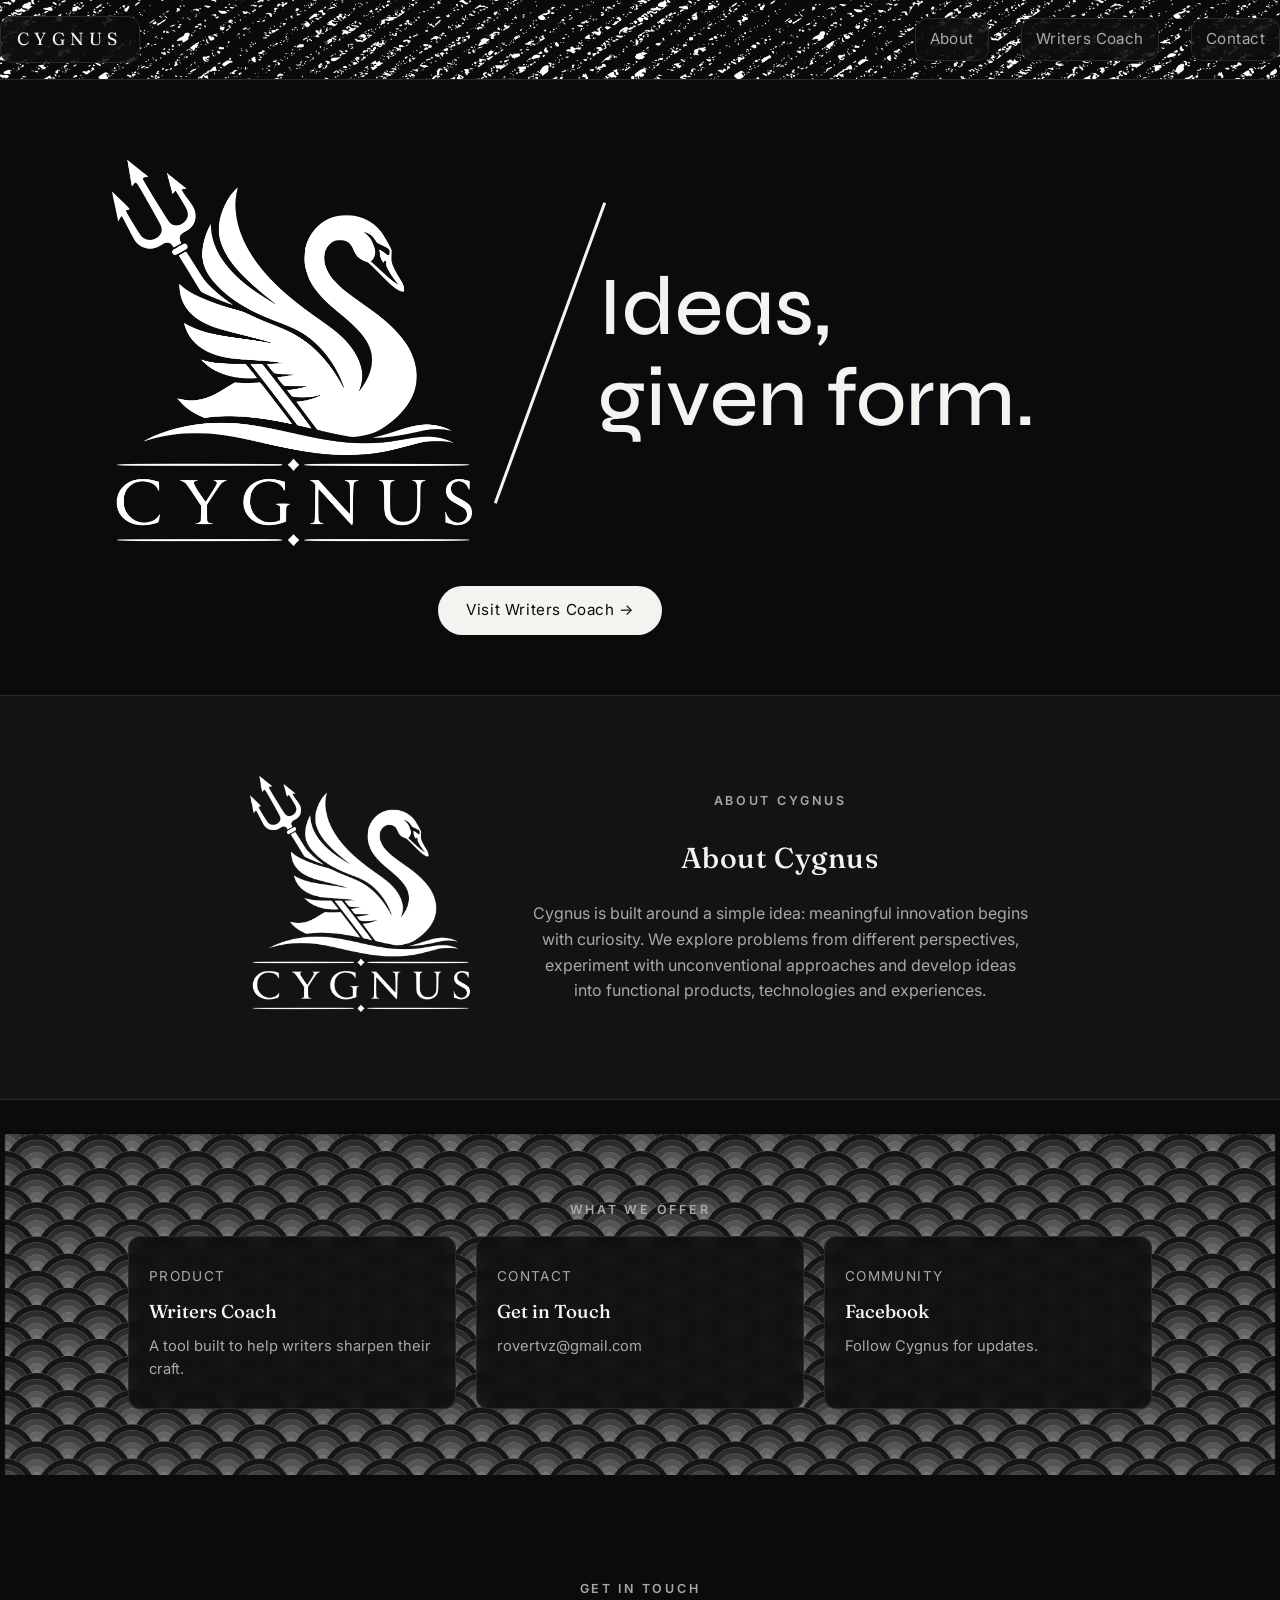
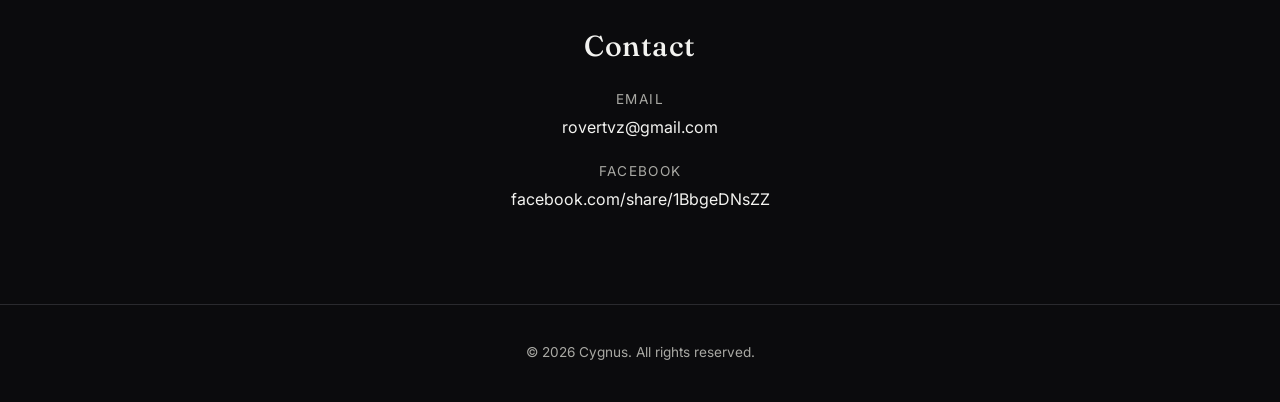
==== index.html @ 8346cac2 "Initial Cygnus site" ====
<!DOCTYPE html>
<html lang="en">
<head>
<meta charset="UTF-8">
<meta name="viewport" content="width=device-width, initial-scale=1.0">
<title>Cygnus</title>
<link rel="icon" href="WhatsApp Image 2026-08-24 at 5.20.31 PM.jpeg">
<link rel="preconnect" href="https://fonts.googleapis.com">
<link rel="preconnect" href="https://fonts.gstatic.com" crossorigin>
<link href="https://fonts.googleapis.com/css2?family=Cinzel:wght@500;600&family=Fraunces:opsz,wght@9..144,400;9..144,500;9..144,600&family=Inter:wght@400;500;600&family=Playfair+Display:ital,wght@0,500;0,600;1,400&family=Space+Mono:ital,wght@0,400;0,700;1,400&family=Syne:wght@500;700&display=swap" rel="stylesheet">
<link rel="stylesheet" href="style.css">
</head>
<body>

<header class="site-header">
  <img class="header-image" src="tyre marks.png" alt="">
  <div class="container header-inner">
    <div class="header-brand-group">
      <span class="brand">CYGNUS</span>
    </div>
    <nav>
      <a href="#about">About</a>
      <a href="#coach">Writers Coach</a>
      <a href="#contact">Contact</a>
    </nav>
  </div>
</header>

<main>
  <section class="hero">
    <div class="container hero-inner">
      <div class="hero-row">
        <div class="logo-frame">
          <img class="logo" src="swan.png" alt="Cygnus logo">
        </div>
        <span class="hero-divider"></span>
        <h1 class="hero-title">
          <span class="tw-line"><span class="typewriter line-1">Ideas,</span></span>
          <span class="tw-line"><span class="typewriter line-2">given form.</span></span>
        </h1>
      </div>
      <a class="coach-link" id="coach" href="https://writers-coach-vsc.vercel.app/" target="_blank" rel="noopener noreferrer">
        Visit Writers Coach &rarr;
      </a>
    </div>
  </section>

  <section id="about" class="about">
    <div class="container about-inner">
      <div class="about-visual">
        <img src="swan.png" alt="Cygnus swan emblem">
      </div>
      <div class="about-copy">
        <span class="eyebrow">ABOUT CYGNUS</span>
        <h2>About Cygnus</h2>
        <p>
          Cygnus is built around a simple idea: meaningful innovation begins with curiosity.
          We explore problems from different perspectives, experiment with unconventional
          approaches and develop ideas into functional products, technologies and experiences.
        </p>
      </div>
    </div>
  </section>

  <section class="highlights">
    <div class="container">
      <span class="eyebrow center">WHAT WE OFFER</span>
      <div class="card-grid">
        <a class="card" href="https://writers-coach-vsc.vercel.app/" target="_blank" rel="noopener noreferrer">
          <span class="label">Product</span>
          <h3>Writers Coach</h3>
          <p>A tool built to help writers sharpen their craft.</p>
        </a>
        <a class="card" href="mailto:rovertvz@gmail.com">
          <span class="label">Contact</span>
          <h3>Get in Touch</h3>
          <p>rovertvz@gmail.com</p>
        </a>
        <a class="card" href="https://facebook.com/share/1BbgeDNsZZ/" target="_blank" rel="noopener noreferrer">
          <span class="label">Community</span>
          <h3>Facebook</h3>
          <p>Follow Cygnus for updates.</p>
        </a>
      </div>
    </div>
  </section>

  <section id="contact" class="contact">
    <div class="container">
      <span class="eyebrow center">GET IN TOUCH</span>
      <h2>Contact</h2>
      <ul class="contact-list">
        <li>
          <span class="label">Email</span>
          <a href="mailto:rovertvz@gmail.com">rovertvz@gmail.com</a>
        </li>
        <li>
          <span class="label">Facebook</span>
          <a href="https://facebook.com/share/1BbgeDNsZZ/" target="_blank" rel="noopener noreferrer">
            facebook.com/share/1BbgeDNsZZ
          </a>
        </li>
      </ul>
    </div>
  </section>
</main>

<footer class="site-footer">
  <div class="container">
    <p>&copy; <span id="year"></span> Cygnus. All rights reserved.</p>
  </div>
</footer>

<script src="script.js"></script>
</body>
</html>
---- style.css ----
:root {
  --bg: #0b0b0d;
  --bg-alt: #131316;
  --text: #f3f3f0;
  --muted: #a9a9a4;
  --accent: #f3f3f0;
  --border: #2a2a2e;
  --font-display: 'Fraunces', 'Georgia', serif;
  --font-body: 'Inter', 'Helvetica Neue', sans-serif;
}

* {
  box-sizing: border-box;
}

html {
  scroll-behavior: smooth;
}

body {
  margin: 0;
  font-family: var(--font-body);
  background: var(--bg);
  color: var(--text);
  line-height: 1.6;
}

.eyebrow {
  display: block;
  font-size: 0.78rem;
  font-weight: 600;
  letter-spacing: 0.22em;
  text-transform: uppercase;
  color: var(--muted);
  margin-bottom: 16px;
}

.eyebrow.center {
  text-align: center;
}

.site-header {
  position: relative;
  z-index: 10;
  isolation: isolate;
  overflow: hidden;
  height: 80px;
  background: rgba(11, 11, 13, 0.58);
  backdrop-filter: blur(6px);
  border-bottom: 1px solid var(--border);
}

.header-image {
  position: absolute;
  inset: 0;
  z-index: 0;
  display: block;
  width: 100%;
  height: 100%;
  object-fit: cover;
  object-position: center;
  filter: invert(1) brightness(1.15);
  pointer-events: none;
}

.header-inner {
  display: flex;
  align-items: center;
  justify-content: space-between;
  position: relative;
  z-index: 1;
  height: 100%;
  padding-top: 18px;
  padding-bottom: 18px;
}

.header-brand-group {
  display: flex;
  align-items: center;
  gap: 18px;
  min-width: 0;
}

.brand {
  display: inline-block;
  padding: 8px 16px;
  background: rgba(11, 11, 13, 0.82);
  backdrop-filter: blur(8px);
  -webkit-backdrop-filter: blur(8px);
  border: 1px solid var(--border);
  border-radius: 12px;
  font-family: var(--font-display);
  letter-spacing: 0.3em;
  font-size: 1.1rem;
  flex-shrink: 0;
}

nav a {
  display: inline-block;
  padding: 8px 14px;
  background: rgba(11, 11, 13, 0.82);
  backdrop-filter: blur(8px);
  -webkit-backdrop-filter: blur(8px);
  border: 1px solid var(--border);
  border-radius: 12px;
  color: var(--muted);
  text-decoration: none;
  margin-left: 28px;
  font-size: 0.95rem;
  letter-spacing: 0.03em;
  transition: color 0.2s ease, border-color 0.2s ease, transform 0.2s ease, background 0.2s ease;
}

nav a:hover {
  background: rgba(19, 19, 22, 0.92);
  color: var(--text);
  border-color: var(--muted);
  transform: translateY(-2px);
}

/* Hero */
.hero {
  padding: 80px 0 60px;
  text-align: center;
}

.hero .container {
  max-width: 1100px;
}

.hero-inner {
  display: flex;
  flex-direction: column;
  align-items: center;
}

.hero-row {
  position: relative;
  display: grid;
  grid-template-columns: minmax(0, 1fr) minmax(0, 1fr);
  align-items: center;
  width: 100%;
  max-width: 1200px;
  margin: 0 auto 40px;
  min-height: 280px;
}

.logo-frame {
  display: flex;
  justify-content: flex-end;
  padding-right: 78px;
  width: 100%;
  min-width: 0;
  flex-shrink: 0;
  box-sizing: border-box;
}

.logo {
  width: 100%;
  max-width: 360px;
  height: auto;
  filter: invert(1) brightness(1.05);
  display: block;
}

.hero-divider {
  position: absolute;
  left: 50%;
  top: 50%;
  width: 3px;
  height: 320px;
  max-height: 60vh;
  background: var(--text);
  transform: translate(-50%, -50%) rotate(20deg);
  pointer-events: none;
}

.hero-title {
  font-weight: 500;
  font-size: clamp(3.2rem, 6.5vw, 6.2rem);
  line-height: 1.1;
  margin: 0;
  padding-left: 48px;
  text-align: left;
  display: flex;
  flex-direction: column;
  justify-content: center;
  align-items: flex-start;
  min-width: 0;
  width: 100%;
  box-sizing: border-box;
  overflow: hidden;
}

.tw-line {
  display: block;
  white-space: nowrap;
}

.typewriter {
  display: inline-block;
  overflow: hidden;
  white-space: nowrap;
  border-right: 0.12em solid transparent;
  box-sizing: border-box;
  vertical-align: bottom;
  max-width: 100%;
}

.typewriter.line-1 {
  animation:
    typing-line1 6s steps(6, end) infinite,
    caret-line1 6s step-end infinite;
}

.typewriter.line-2 {
  animation:
    typing-line2 6s steps(11, end) infinite,
    caret-line2 6s step-end infinite;
}

/* Line 1: types out (0-20%), stays full (20-75%), erases (75-90%), stays 0 (90-100%) */
@keyframes typing-line1 {
  0% {
    width: 0;
  }
  20%, 75% {
    width: 100%;
  }
  90%, 100% {
    width: 0;
  }
}

/* Caret for Line 1: blinks during line 1 typing, then turns off while line 2 types, blinks again when deleting */
@keyframes caret-line1 {
  0%, 10% {
    border-color: var(--text);
  }
  5%, 15% {
    border-color: transparent;
  }
  20%, 74% {
    border-color: transparent;
  }
  75%, 85% {
    border-color: var(--text);
  }
  80%, 90% {
    border-color: transparent;
  }
  91%, 100% {
    border-color: transparent;
  }
}

/* Line 2: waits at 0 (0-22%), types out (22-45%), stays full (45-75%), erases (75-90%), stays 0 (90-100%) */
@keyframes typing-line2 {
  0%, 22% {
    width: 0;
  }
  45%, 75% {
    width: 100%;
  }
  90%, 100% {
    width: 0;
  }
}

/* Caret for Line 2: off early, blinks while typing and dwelling, turns off on delete */
@keyframes caret-line2 {
  0%, 21% {
    border-color: transparent;
  }
  22%, 30%, 38%, 46%, 54%, 62%, 70% {
    border-color: var(--text);
  }
  26%, 34%, 42%, 50%, 58%, 66%, 74% {
    border-color: transparent;
  }
  75%, 100% {
    border-color: transparent;
  }
}

@media (max-width: 700px) {
  .hero-row {
    display: flex;
    flex-direction: column;
    text-align: center;
    gap: 24px;
    min-height: auto;
  }

  .logo-frame {
    justify-content: center;
    padding-right: 0;
  }

  .logo {
    max-width: 260px;
  }

  .hero-title {
    padding-left: 0;
    align-items: center;
    font-size: clamp(2.4rem, 10vw, 4.2rem);
  }

  .hero-divider {
    display: none;
  }
}

.coach-link {
  display: inline-block;
  color: var(--bg);
  background: var(--text);
  text-decoration: none;
  font-size: 0.95rem;
  letter-spacing: 0.04em;
  border-radius: 999px;
  padding: 12px 28px;
  transition: opacity 0.2s ease, transform 0.2s ease;
}

.coach-link:hover {
  opacity: 0.85;
  transform: translateY(-1px);
}

/* Sections */
section h2 {
  font-family: var(--font-display);
  font-weight: 500;
  letter-spacing: 0.02em;
  font-size: 1.8rem;
  margin-bottom: 20px;
  text-align: center;
}

.about {
  background: var(--bg-alt);
  padding: 80px 0;
  border-top: 1px solid var(--border);
  border-bottom: 1px solid var(--border);
}

.about-inner {
  display: flex;
  align-items: center;
  justify-content: center;
  gap: 60px;
}

.about-visual {
  flex: 0 0 220px;
}

.about-visual img {
  width: 100%;
  filter: invert(1) brightness(1.05);
}

.about-copy {
  flex: 0 1 500px;
  min-width: 0;
  overflow-wrap: anywhere;
  text-align: center;
}

.about-copy h2 {
  text-align: center;
}

.about-copy p {
  margin: 0;
  color: var(--muted);
  overflow-wrap: anywhere;
}

@media (max-width: 700px) {
  .about-inner {
    flex-direction: column;
    gap: 32px;
    text-align: center;
  }

  .about-visual {
    margin-left: 0;
  }

  .about-copy h2 {
    text-align: center;
  }
}

/* Highlights */
.highlights {
  position: relative;
  padding: 100px 0;
  overflow: hidden;
  z-index: 1;
}

.highlights::before {
  content: "";
  position: absolute;
  inset: 0;
  background-image: url('waves.png');
  background-size: cover;
  background-position: center;
  background-repeat: no-repeat;
  opacity: 0.75;
  pointer-events: none;
  z-index: -1;
}

.highlights .container {
  position: relative;
  z-index: 2;
}

.card-grid {
  display: grid;
  grid-template-columns: repeat(3, 1fr);
  gap: 20px;
  width: 80%;
  margin: 0 auto;
}

.card {
  display: block;
  padding: 26px 20px;
  background: rgba(11, 11, 13, 0.82);
  backdrop-filter: blur(8px);
  -webkit-backdrop-filter: blur(8px);
  border: 1px solid var(--border);
  border-radius: 12px;
  color: var(--text);
  text-decoration: none;
  transition: border-color 0.2s ease, transform 0.2s ease, background 0.2s ease;
}

.card:hover {
  background: rgba(19, 19, 22, 0.92);
  border-color: var(--muted);
  transform: translateY(-3px);
}

.card h3 {
  font-family: var(--font-display);
  font-weight: 500;
  margin: 8px 0 8px;
}

.card p {
  margin: 0;
  color: var(--muted);
  font-size: 0.92rem;
}

@media (max-width: 700px) {
  .card-grid {
    grid-template-columns: 1fr;
  }
}

.contact {
  padding: 70px 0 90px;
}

.contact-list {
  list-style: none;
  padding: 0;
  margin: 0 auto;
  max-width: 400px;
  display: flex;
  flex-direction: column;
  gap: 20px;
}

.contact-list li {
  display: flex;
  flex-direction: column;
  align-items: center;
  gap: 4px;
}

.label {
  color: var(--muted);
  font-size: 0.85rem;
  text-transform: uppercase;
  letter-spacing: 0.1em;
}

.contact-list a {
  color: var(--text);
  text-decoration: none;
  border-bottom: 1px solid transparent;
  transition: border-color 0.2s ease;
}

.contact-list a:hover {
  border-color: var(--muted);
}

/* Footer */
.site-footer {
  border-top: 1px solid var(--border);
  padding: 24px 0;
  text-align: center;
  color: var(--muted);
  font-size: 0.85rem;
}

@media (max-width: 480px) {
  .site-header {
    height: 72px;
  }

  .brand {
    padding: 7px 10px;
    font-size: 0.85rem;
    letter-spacing: 0.2em;
  }

  nav a {
    margin-left: 6px;
    padding: 7px 9px;
    font-size: 0.78rem;
  }
  .logo {
    width: 200px;
  }
}
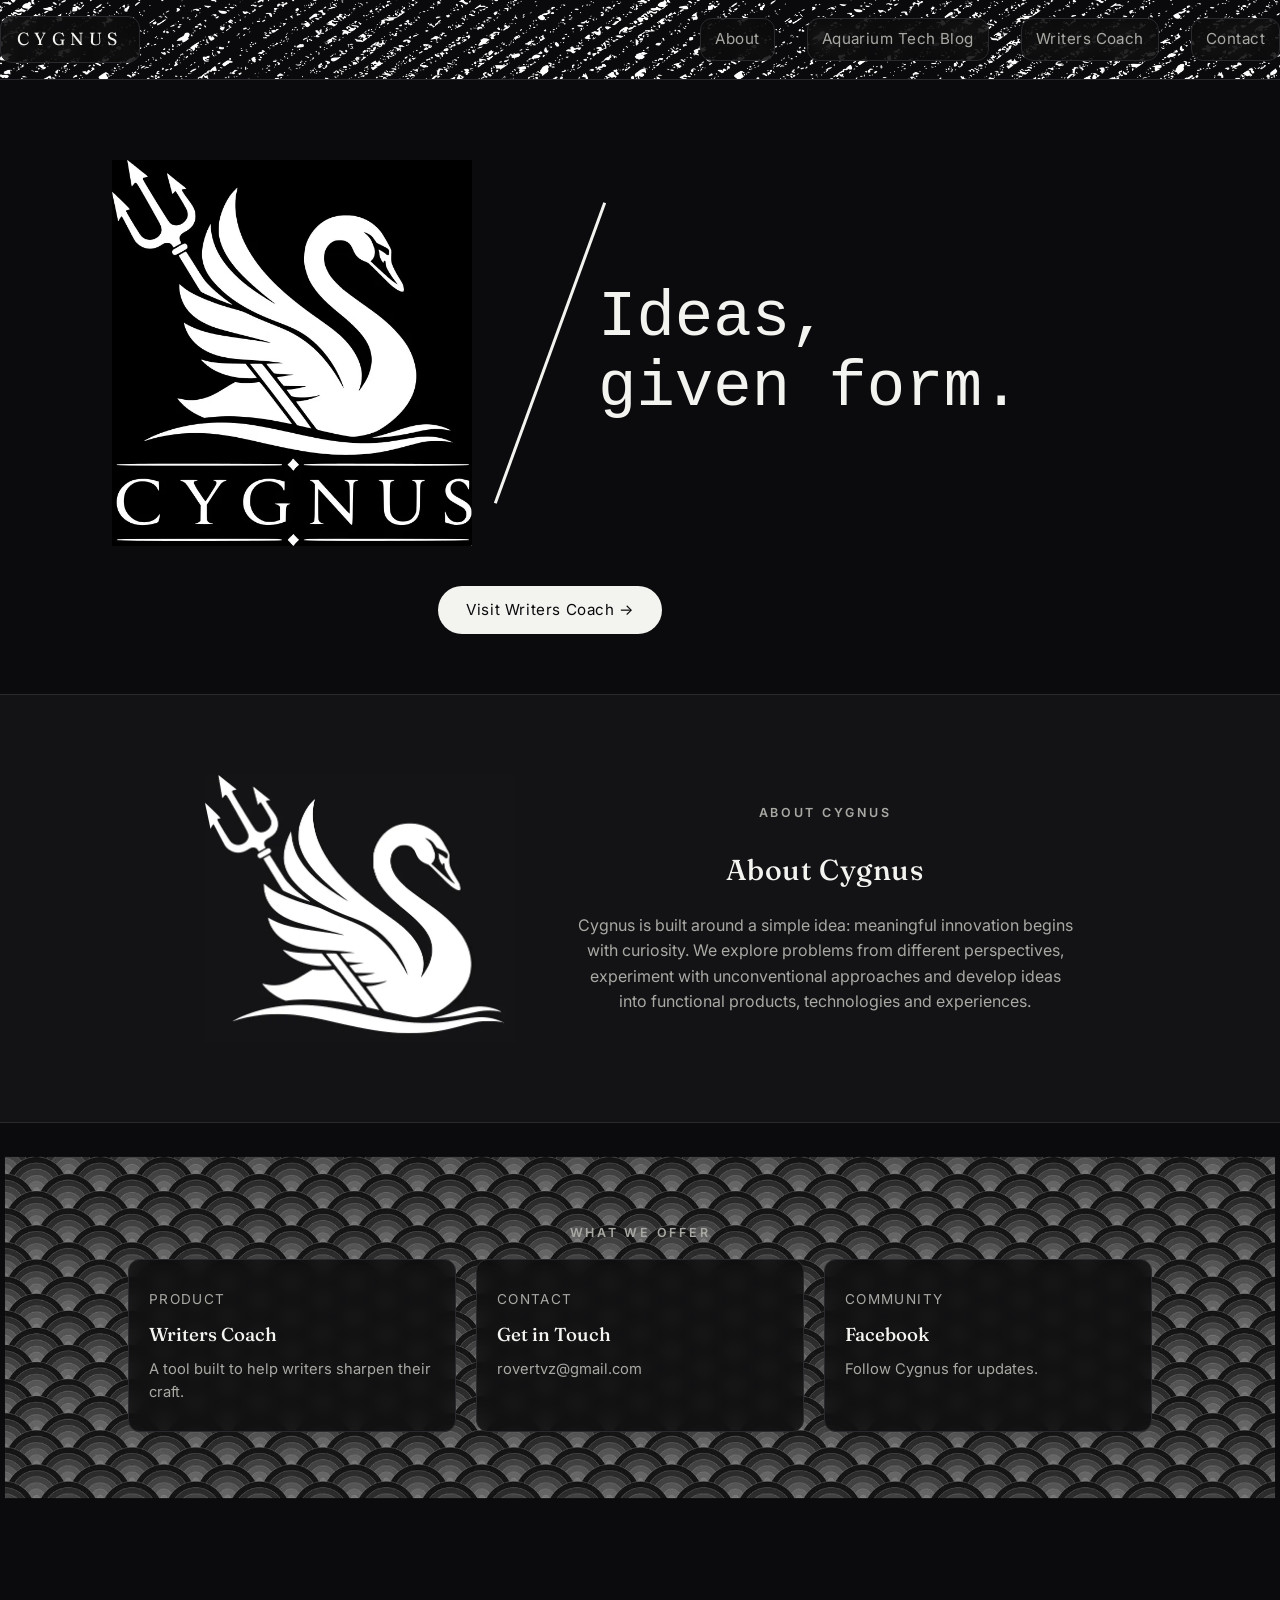
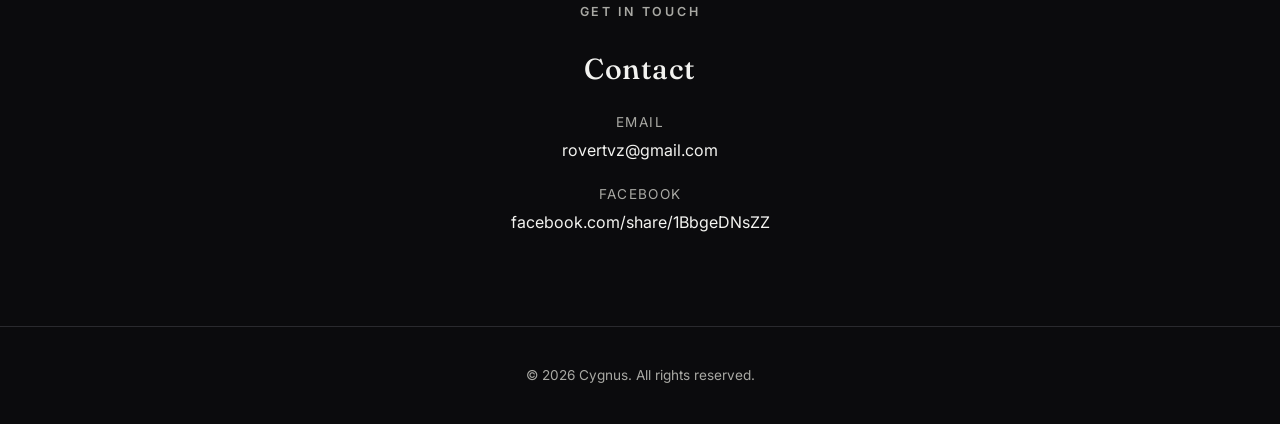
==== commit eb71b494: "Update branding, add aqua blog, optimize images" ====
--- a/index.html
+++ b/index.html
@@ -4,7 +4,7 @@
 <meta charset="UTF-8">
 <meta name="viewport" content="width=device-width, initial-scale=1.0">
 <title>Cygnus</title>
-<link rel="icon" href="WhatsApp Image 2026-08-24 at 5.20.31 PM.jpeg">
+<link rel="icon" type="image/png" href="favicon.png">
 <link rel="preconnect" href="https://fonts.googleapis.com">
 <link rel="preconnect" href="https://fonts.gstatic.com" crossorigin>
 <link href="https://fonts.googleapis.com/css2?family=Cinzel:wght@500;600&family=Fraunces:opsz,wght@9..144,400;9..144,500;9..144,600&family=Inter:wght@400;500;600&family=Playfair+Display:ital,wght@0,500;0,600;1,400&family=Space+Mono:ital,wght@0,400;0,700;1,400&family=Syne:wght@500;700&display=swap" rel="stylesheet">
@@ -13,13 +13,14 @@
 <body>
 
 <header class="site-header">
-  <img class="header-image" src="tyre marks.png" alt="">
+  <img class="header-image" src="tyre-marks.webp" alt="" width="2400" height="158">
   <div class="container header-inner">
     <div class="header-brand-group">
       <span class="brand">CYGNUS</span>
     </div>
     <nav>
       <a href="#about">About</a>
+      <a href="blog.html">Aquarium Tech Blog</a>
       <a href="#coach">Writers Coach</a>
       <a href="#contact">Contact</a>
     </nav>
@@ -31,7 +32,7 @@
     <div class="container hero-inner">
       <div class="hero-row">
         <div class="logo-frame">
-          <img class="logo" src="swan.png" alt="Cygnus logo">
+          <img class="logo" src="white swan.webp" alt="Cygnus logo" width="720" height="773">
         </div>
         <span class="hero-divider"></span>
         <h1 class="hero-title">
@@ -48,7 +49,7 @@
   <section id="about" class="about">
     <div class="container about-inner">
       <div class="about-visual">
-        <img src="swan.png" alt="Cygnus swan emblem">
+        <img src="swan no title.webp" alt="Cygnus swan emblem" width="720" height="773" loading="lazy">
       </div>
       <div class="about-copy">
         <span class="eyebrow">ABOUT CYGNUS</span>
--- a/style.css
+++ b/style.css
@@ -159,7 +159,7 @@
   width: 100%;
   max-width: 360px;
   height: auto;
-  filter: invert(1) brightness(1.05);
+  filter: none;
   display: block;
 }
 
@@ -177,7 +177,7 @@
 
 .hero-title {
   font-weight: 500;
-  font-size: clamp(3.2rem, 6.5vw, 6.2rem);
+  font-size: clamp(2.1rem, 5vw, 5rem);
   line-height: 1.1;
   margin: 0;
   padding-left: 48px;
@@ -187,14 +187,16 @@
   justify-content: center;
   align-items: flex-start;
   min-width: 0;
-  width: 100%;
+  width: min(100%, 660px);
   box-sizing: border-box;
   overflow: hidden;
+  transition: font-size 0.2s ease;
 }
 
 .tw-line {
   display: block;
   white-space: nowrap;
+  min-width: 0;
 }
 
 .typewriter {
@@ -204,6 +206,7 @@
   border-right: 0.12em solid transparent;
   box-sizing: border-box;
   vertical-align: bottom;
+  width: auto;
   max-width: 100%;
 }
 
@@ -304,7 +307,13 @@
   .hero-title {
     padding-left: 0;
     align-items: center;
-    font-size: clamp(2.4rem, 10vw, 4.2rem);
+    width: 100%;
+    max-width: 100%;
+    font-size: clamp(2rem, 9vw, 3.2rem);
+  }
+
+  .tw-line {
+    white-space: normal;
   }
 
   .hero-divider {
@@ -354,12 +363,18 @@
 }
 
 .about-visual {
-  flex: 0 0 220px;
+  flex: 0 0 310px;
+  display: flex;
+  align-items: center;
+  justify-content: center;
 }
 
 .about-visual img {
-  width: 100%;
-  filter: invert(1) brightness(1.05);
+  display: block;
+  width: min(100%, 380px);
+  max-width: 100%;
+  height: auto;
+  filter: none;
 }
 
 .about-copy {
@@ -407,7 +422,7 @@
   content: "";
   position: absolute;
   inset: 0;
-  background-image: url('waves.png');
+  background-image: url('waves.webp');
   background-size: cover;
   background-position: center;
   background-repeat: no-repeat;
